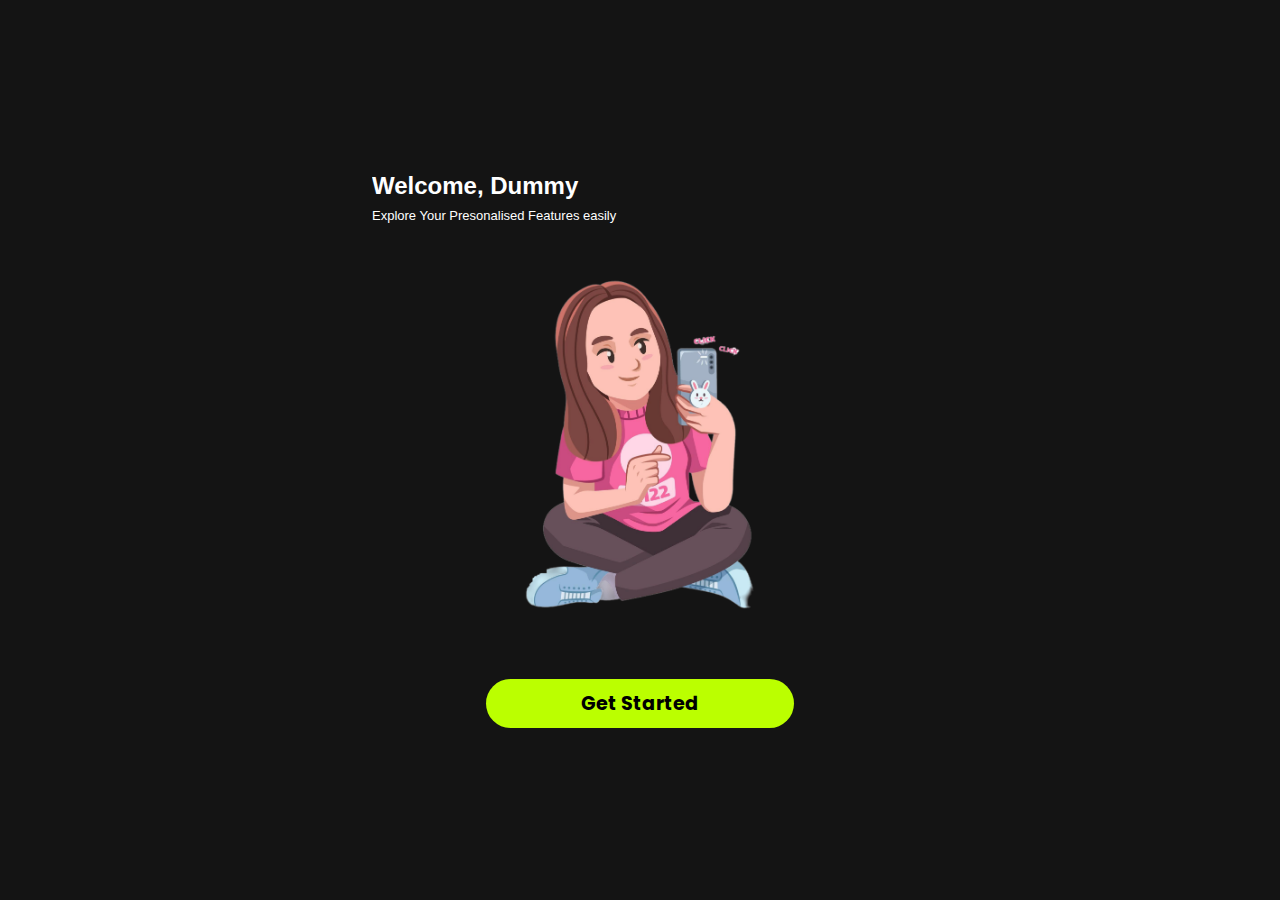
==== index.html @ 3b9b3aa5 "Initial commit" ====
<!DOCTYPE html>
<html lang="en">

<head>
    <meta charset="UTF-8">
    <meta name="viewport" content="width=device-width, initial-scale=1.0">

    <style>
        @import url('https://fonts.googleapis.com/css2?family=Gorditas:wght@400;700&display=swap');
        @import url('https://fonts.googleapis.com/css2?family=Gorditas:wght@400;700&family=Poppins:ital,wght@0,100;0,200;0,300;0,400;0,500;0,600;0,700;0,800;0,900;1,100;1,200;1,300;1,400;1,500;1,600;1,700;1,800;1,900&display=swap');
        * {
  margin: 0px;
  padding: 0px;
  box-sizing: border-box;
  color: #ffffff;
  overflow-x: hidden;
  font-family: "montserrat", sans-serif;
}
:root {
    --black: #141414;
  --white:#ffffff;
}
body{
    display: flex;
    justify-content: center;
    align-items: center;
    width: 100vw;
    height: 100vh;
    color: white;
    background-color: #141414;
}
main {

    padding: 20px;
    border-radius: 8px;
    width: 90vw;
    display: flex;
    flex-direction: column;
    gap: 50px;
}
.homeImg img{
    width: 250px;
}
.homeImg, .btnsection{
    display: flex;
    justify-content: center;
    align-items: center;
}
.btnsection button {
    border: none;
    border-radius: 30px;
    background-color: #bbff00;
    font-size: larger;
    padding: 10px 120px;
    color: black;
    font-weight: bold;
    cursor: pointer;
    font-family: "poppins", sans-serif;
}
.infoSection{
    display: flex;
    flex-direction: column;
    gap: 8px;
}
@media screen and (min-width:320px) {
    main {
    /* border: 2px solid white; */
    padding: 20px;
    border-radius: 8px;
    width: 100vw;
    display: flex;
    flex-direction: column;
    gap: 50px;
}

.btnsection button {
        border: none;
        border-radius: 30px;
        background-color: #bbff00;
        font-size: larger;
        padding: 10px 69px;
        color: black;
        font-weight: bold;
        cursor: pointer;
        font-family: "poppins", sans-serif;
    }
.ctaTxt{
    font-size: small;
}
}

@media screen and (min-width:376px) {
    main {
    /* border: 2px solid white; */
    padding: 20px;
    border-radius: 8px;
    width: 97vw;
    display: flex;
    flex-direction: column;
    gap: 50px;
}
.btnsection button {
    border: none;
    border-radius: 30px;
    background-color: #bbff00;
    font-size: larger;
    padding: 10px 95px;
    color: black;
    font-weight: bold;
    cursor: pointer;
    font-family: "poppins", sans-serif;
}
}
@media screen and (min-width:768px) {
    main {
        /* border: 2px solid white; */
        padding: 20px;
        border-radius: 8px;
        width: 47vw;
        display: flex;
        flex-direction: column;
        gap: 50px;
    }
}


@media screen and (min-width:1024px) {
    main {
        /* border: 2px solid white; */
        padding: 20px;
        border-radius: 8px;
        width: 45vw;
        display: flex;
        flex-direction: column;
        gap: 50px;
    }
}
@media screen and (min-width:1440px) {
    main {
        /* border: 2px solid white; */
        padding: 20px;
        border-radius: 8px;
        width: 30vw;
        display: flex;
        flex-direction: column;
        gap: 50px;
    }
}
    </style>
    <title>MahiFy - Presonalised App For Mahi</title>
</head>

<body>
    <main>
       <div class="infoSection">
        <h2 class="wlecomeTxt">Welcome, Dummy</h2>
        <div class="ctaTxt">Explore Your Presonalised Features easily</div>
       </div>
       <section class="homeImg">

           <img src="/assets/girlbgremoved.png" class="mainImg" alt="">
        </section>
        <section class="btnsection"><button onclick="main()">Get Started</button></section>
    </main>
   <!-- Fixes -->
</body>
<script>
    function main() {
         window.location.href="./main"
    }
</script>
</html>
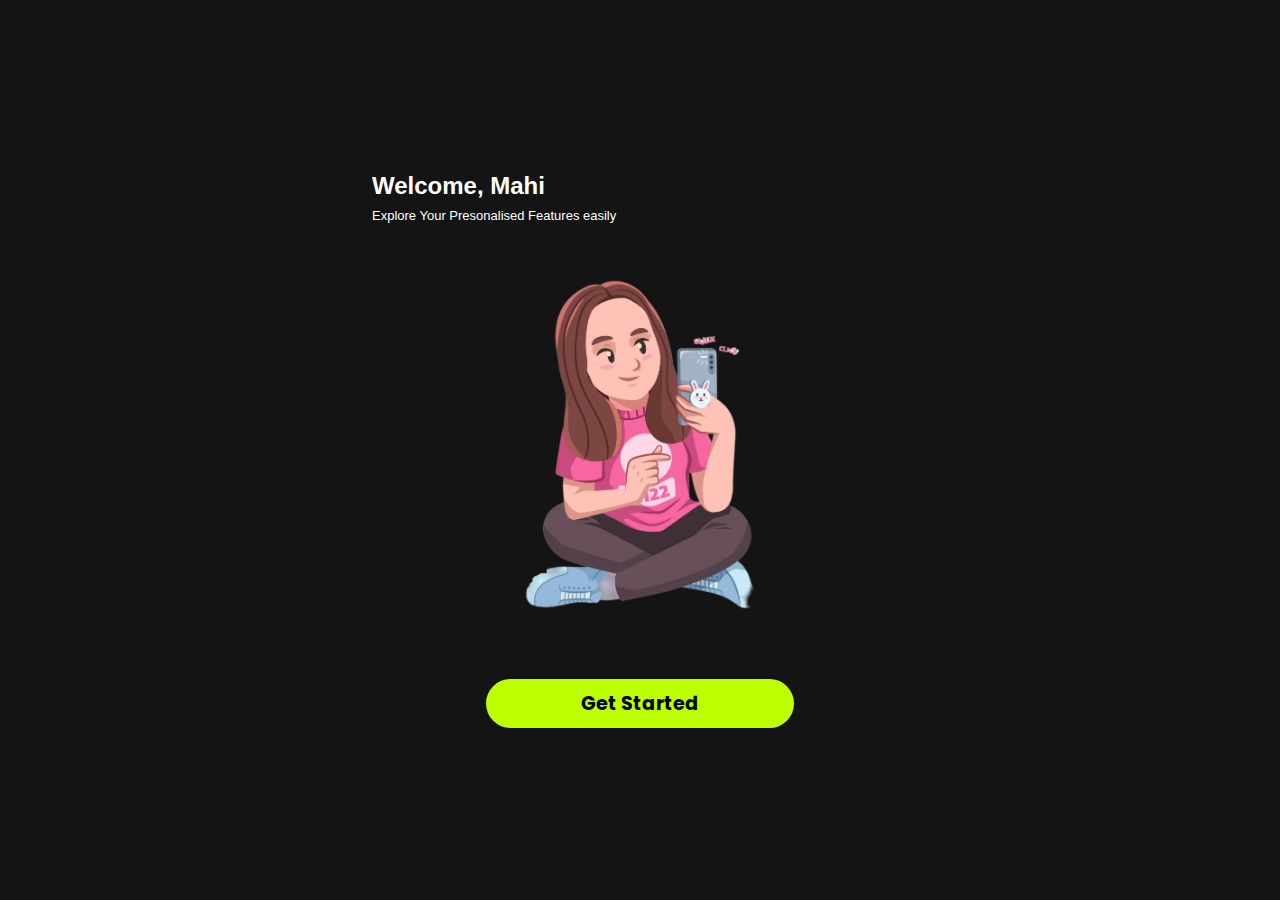
==== commit 6499469a: "assets fixx" ====
--- a/index.html
+++ b/index.html
@@ -153,7 +153,7 @@
 <body>
     <main>
        <div class="infoSection">
-        <h2 class="wlecomeTxt">Welcome, Dummy</h2>
+        <h2 class="wlecomeTxt">Welcome, Mahi</h2>
         <div class="ctaTxt">Explore Your Presonalised Features easily</div>
        </div>
        <section class="homeImg">
